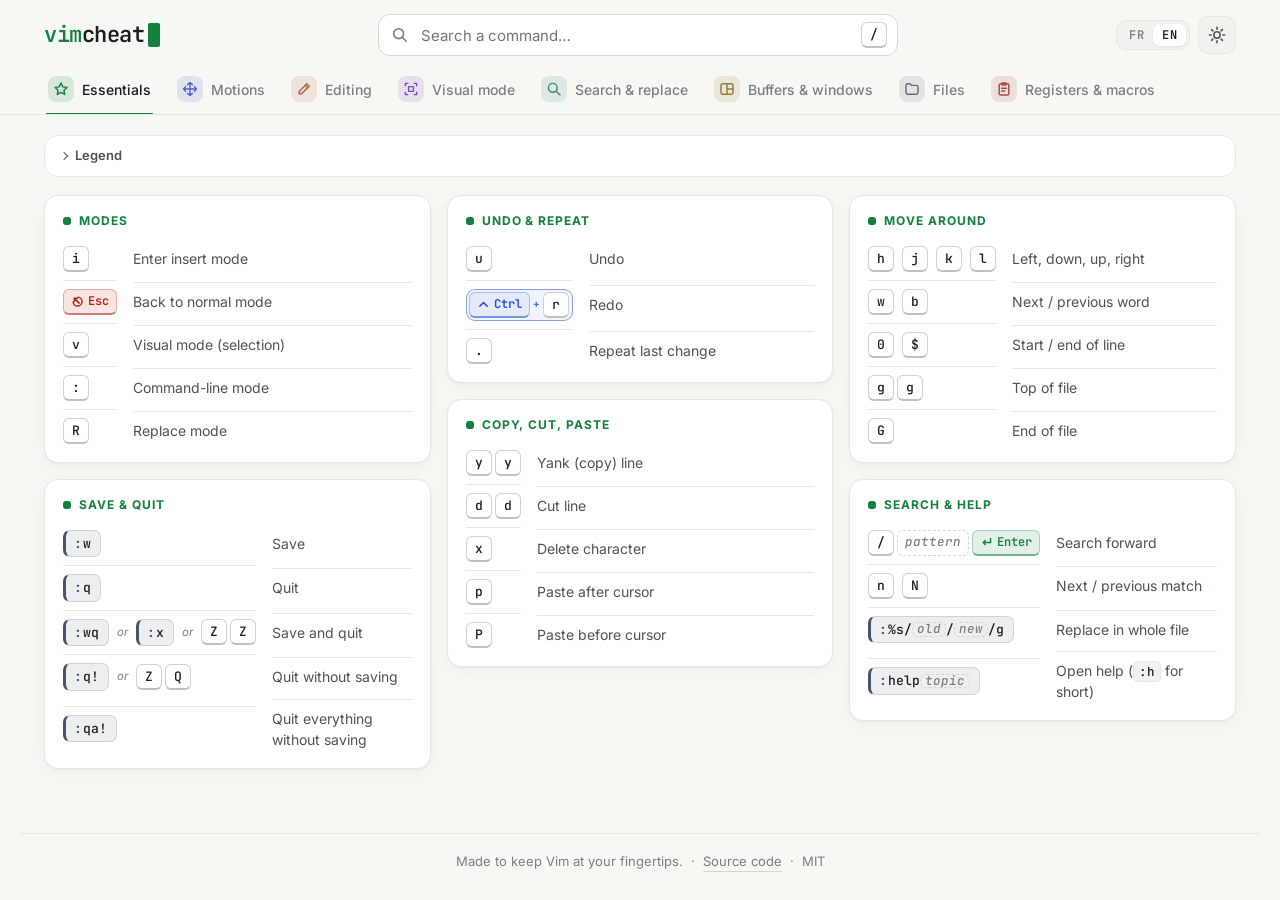
==== public/index.html @ 4be1e9f0 "Initial vimcheat: bilingual Vim cheat sheet Static page (HTML/CSS/JS, no build) with tabs per operat" ====
<!doctype html>
<html lang="fr">
<head>
  <meta charset="utf-8">
  <meta name="viewport" content="width=device-width, initial-scale=1">
  <title>vimcheat — Vim cheat sheet</title>
  <meta name="description" content="Aide-mémoire Vim lisible et bilingue (FR/EN) : déplacements, édition, mode visuel, recherche, buffers, fichiers, registres et macros.">
  <meta name="theme-color" content="#f7f7f4" media="(prefers-color-scheme: light)">
  <meta name="theme-color" content="#121413" media="(prefers-color-scheme: dark)">
  <link rel="icon" href="favicon.svg" type="image/svg+xml">
  <link rel="preconnect" href="https://fonts.googleapis.com">
  <link rel="preconnect" href="https://fonts.gstatic.com" crossorigin>
  <link rel="stylesheet" href="https://fonts.googleapis.com/css2?family=Inter:wght@400;500;600;700&family=JetBrains+Mono:wght@400;500;600&display=swap">
  <link rel="stylesheet" href="style.css">
  <script>
    // Apply saved theme before first paint to avoid a flash.
    try {
      var t = localStorage.getItem("vimcheat.theme");
      if (t === "light" || t === "dark") document.documentElement.dataset.theme = t;
    } catch (e) {}
  </script>
</head>
<body>
  <a class="skip" href="#main" data-i18n="skip">Aller au contenu</a>

  <header class="top">
    <div class="top-inner">
      <a class="logo" href="#essentials" aria-label="vimcheat">
        <span class="logo-vim">vim</span><span class="logo-cheat">cheat</span><span class="logo-cursor" aria-hidden="true"></span>
      </a>

      <label class="search">
        <svg class="search-icon" viewBox="0 0 20 20" aria-hidden="true"><circle cx="8.5" cy="8.5" r="5.5"/><path d="M13 13l4 4"/></svg>
        <input id="q" type="search" autocomplete="off" spellcheck="false" placeholder="Rechercher une commande…">
        <kbd class="k search-kbd" aria-hidden="true">/</kbd>
      </label>

      <div class="controls">
        <div class="lang" role="group" aria-label="Langue" id="lang">
          <button type="button" data-lang="fr">FR</button>
          <button type="button" data-lang="en">EN</button>
        </div>
        <button type="button" class="icon-btn" id="theme" aria-label="Changer de thème">
          <svg class="i-sun" viewBox="0 0 20 20" aria-hidden="true"><circle cx="10" cy="10" r="3.5"/><path d="M10 1.5v2M10 16.5v2M1.5 10h2M16.5 10h2M4 4l1.4 1.4M14.6 14.6L16 16M4 16l1.4-1.4M14.6 5.4L16 4"/></svg>
          <svg class="i-moon" viewBox="0 0 20 20" aria-hidden="true"><path d="M16.5 12.5A7 7 0 0 1 7.5 3.5a7 7 0 1 0 9 9z"/></svg>
        </button>
      </div>
    </div>

    <nav class="tabs-wrap">
      <div class="tabs" role="tablist" id="tabs"></div>
    </nav>
  </header>

  <main id="main">
    <details class="legend" id="legend">
      <summary><span data-i18n="legend">Légende</span></summary>
      <div class="legend-body" id="legend-body"></div>
    </details>

    <div id="results" class="results" hidden aria-live="polite"></div>
    <div id="panels"></div>
  </main>

  <footer class="foot">
    <span data-i18n="footer"></span>
    <span class="dot">·</span>
    <a href="https://github.com/get-code-ch/vimcheat" data-i18n="source">Code source</a>
    <span class="dot">·</span>
    <span>MIT</span>
  </footer>

  <script src="data.js"></script>
  <script src="app.js"></script>
</body>
</html>
---- public/style.css ----
/* ───────────────────────── Tokens ───────────────────────── */
:root {
  color-scheme: light;
  --bg: #f7f7f4;
  --surface: #ffffff;
  --surface-2: #f1f2ee;
  --line: #e6e7e1;
  --line-strong: #d6d8d0;
  --text: #1b1f1c;
  --text-2: #4d544f;
  --muted: #7a817c;
  --kbd-bg: #ffffff;
  --kbd-border: #cfd2ca;
  --kbd-shadow: #bfc3b9;
  --mark: #fff1a8;
  --shadow: 0 1px 2px rgb(20 30 20 / .04), 0 4px 16px rgb(20 30 20 / .04);

  /* key families */
  --accent: #13803f;
  --esc: #b42318;
  --ctrl: #1d4ed8;
  --shift: #6d28d9;
  --alt: #b54708;
  --enter: #15803d;
  --white: #0f766e;
  --leader: #946200;
  --ex: #475569;

  --mono: "JetBrains Mono", ui-monospace, SFMono-Regular, Menlo, Consolas, monospace;
  --sans: Inter, ui-sans-serif, system-ui, -apple-system, "Segoe UI", Roboto, sans-serif;
  --radius: 14px;
}

@media (prefers-color-scheme: dark) {
  :root:not([data-theme="light"]) {
    color-scheme: dark;
    --bg: #121413;
    --surface: #1a1d1b;
    --surface-2: #212522;
    --line: #2a2f2b;
    --line-strong: #363c38;
    --text: #e8ebe8;
    --text-2: #b4bbb6;
    --muted: #858c87;
    --kbd-bg: #242825;
    --kbd-border: #3a403c;
    --kbd-shadow: #0b0d0c;
    --mark: #5c4d0a;
    --shadow: none;
    --accent: #4ade80;
    --esc: #ff8a7a;
    --ctrl: #8ab4ff;
    --shift: #c4a7ff;
    --alt: #ffb27a;
    --enter: #6ee7a0;
    --white: #5eead4;
    --leader: #fcd34d;
    --ex: #a8b6c8;
  }
}
:root[data-theme="dark"] {
  color-scheme: dark;
  --bg: #121413;
  --surface: #1a1d1b;
  --surface-2: #212522;
  --line: #2a2f2b;
  --line-strong: #363c38;
  --text: #e8ebe8;
  --text-2: #b4bbb6;
  --muted: #858c87;
  --kbd-bg: #242825;
  --kbd-border: #3a403c;
  --kbd-shadow: #0b0d0c;
  --mark: #5c4d0a;
  --shadow: none;
  --accent: #4ade80;
  --esc: #ff8a7a;
  --ctrl: #8ab4ff;
  --shift: #c4a7ff;
  --alt: #ffb27a;
  --enter: #6ee7a0;
  --white: #5eead4;
  --leader: #fcd34d;
  --ex: #a8b6c8;
}

.c-accent { --k: var(--accent); }
.c-esc    { --k: var(--esc); }
.c-ctrl   { --k: var(--ctrl); }
.c-shift  { --k: var(--shift); }
.c-alt    { --k: var(--alt); }
.c-enter  { --k: var(--enter); }
.c-white  { --k: var(--white); }
.c-leader { --k: var(--leader); }
.c-ex     { --k: var(--ex); }

/* ───────────────────────── Base ───────────────────────── */
*, *::before, *::after { box-sizing: border-box; }
html { -webkit-text-size-adjust: 100%; }
body {
  margin: 0;
  background: var(--bg);
  color: var(--text);
  font: 15px/1.5 var(--sans);
  -webkit-font-smoothing: antialiased;
  min-height: 100vh;
  display: flex;
  flex-direction: column;
}
a { color: inherit; }
button { font: inherit; color: inherit; }
svg { display: block; }
:focus-visible { outline: 2px solid var(--accent); outline-offset: 2px; border-radius: 6px; }

.skip {
  position: absolute; left: 16px; top: -48px; z-index: 50;
  background: var(--surface); padding: 8px 12px; border-radius: 8px; border: 1px solid var(--line);
}
.skip:focus { top: 12px; }

/* ───────────────────────── Header ───────────────────────── */
.top {
  position: sticky; top: 0; z-index: 10;
  background: color-mix(in srgb, var(--bg) 88%, transparent);
  backdrop-filter: saturate(1.4) blur(12px);
  -webkit-backdrop-filter: saturate(1.4) blur(12px);
  border-bottom: 1px solid var(--line);
}
.top-inner {
  max-width: 1240px; margin: 0 auto; padding: 14px 24px 10px;
  display: flex; align-items: center; gap: 20px;
}
.logo {
  font: 600 22px/1 var(--mono); text-decoration: none; letter-spacing: -.02em;
  display: inline-flex; align-items: center; flex: none;
}
.logo-vim { color: var(--accent); }
.logo-cursor {
  width: .55em; height: 1.05em; margin-left: 3px; background: var(--accent);
  border-radius: 2px; animation: blink 1.1s steps(1) infinite;
}
@keyframes blink { 50% { opacity: 0; } }
@media (prefers-reduced-motion: reduce) { .logo-cursor { animation: none; } }

.search {
  flex: 1; max-width: 520px; margin: 0 auto;
  display: flex; align-items: center; gap: 10px;
  background: var(--surface); border: 1px solid var(--line-strong); border-radius: 12px;
  padding: 0 10px 0 12px; height: 42px;
  transition: border-color .15s, box-shadow .15s;
}
.search:focus-within {
  border-color: var(--accent);
  box-shadow: 0 0 0 3px color-mix(in srgb, var(--accent) 18%, transparent);
}
.search-icon { width: 18px; height: 18px; fill: none; stroke: var(--muted); stroke-width: 1.8; stroke-linecap: round; flex: none; }
.search input {
  flex: 1; min-width: 0; border: 0; outline: 0; background: transparent; color: var(--text);
  font: 15px var(--sans); height: 100%;
}
.search input::-webkit-search-cancel-button { filter: grayscale(1); }
.search:focus-within .search-kbd { opacity: 0; }
.search-kbd { transition: opacity .15s; }

.controls { display: flex; align-items: center; gap: 8px; flex: none; }
.lang {
  display: inline-flex; background: var(--surface-2); border: 1px solid var(--line); border-radius: 10px; padding: 3px;
}
.lang button {
  border: 0; background: transparent; padding: 5px 9px; border-radius: 7px; cursor: pointer;
  font: 600 12px/1 var(--mono); color: var(--muted); letter-spacing: .04em;
}
.lang button[aria-pressed="true"] { background: var(--surface); color: var(--text); box-shadow: 0 1px 2px rgb(0 0 0 / .08); }
.icon-btn {
  width: 38px; height: 38px; display: grid; place-items: center; cursor: pointer;
  background: var(--surface-2); border: 1px solid var(--line); border-radius: 10px;
}
.icon-btn svg { width: 18px; height: 18px; fill: none; stroke: var(--text-2); stroke-width: 1.7; stroke-linecap: round; stroke-linejoin: round; }
.icon-btn:hover svg { stroke: var(--text); }
.i-moon { display: none !important; }
:root[data-theme="dark"] .i-sun { display: none !important; }
:root[data-theme="dark"] .i-moon { display: block !important; }
@media (prefers-color-scheme: dark) {
  :root:not([data-theme="light"]) .i-sun { display: none !important; }
  :root:not([data-theme="light"]) .i-moon { display: block !important; }
}

/* Tabs */
.tabs-wrap { max-width: 1240px; margin: 0 auto; padding: 0 16px; }
.tabs {
  display: flex; gap: 2px; overflow-x: auto; scrollbar-width: none;
  scroll-snap-type: x proximity;
}
.tabs::-webkit-scrollbar { display: none; }
.tab {
  flex: none; scroll-snap-align: start;
  display: inline-flex; align-items: center; gap: 8px;
  padding: 10px 12px 12px; border: 0; background: none; cursor: pointer;
  color: var(--muted); font-weight: 500; font-size: 14px; white-space: nowrap;
  position: relative; border-radius: 8px 8px 0 0;
}
.tab:hover { color: var(--text); }
.tab::after {
  content: ""; position: absolute; left: 10px; right: 10px; bottom: -1px; height: 2.5px;
  border-radius: 2px; background: var(--k); transform: scaleX(0); transition: transform .2s ease;
}
.tab[aria-selected="true"] { color: var(--text); }
.tab[aria-selected="true"]::after { transform: scaleX(1); }
.tab-icon {
  width: 26px; height: 26px; border-radius: 8px; display: grid; place-items: center;
  background: color-mix(in srgb, var(--k) 14%, transparent);
  color: var(--k);
}
.tab-icon svg { width: 16px; height: 16px; fill: none; stroke: currentColor; stroke-width: 1.8; stroke-linecap: round; stroke-linejoin: round; }
.tab:not([aria-selected="true"]) .tab-icon { filter: saturate(.75); opacity: .85; }
.results-active .tab::after { transform: scaleX(0); }
.results-active .tab { color: var(--muted); }

/* ───────────────────────── Main ───────────────────────── */
main { flex: 1; width: 100%; max-width: 1240px; margin: 0 auto; padding: 20px 24px 48px; }

.legend {
  margin-bottom: 18px; border: 1px solid var(--line); border-radius: var(--radius);
  background: var(--surface);
}
.legend summary {
  cursor: pointer; list-style: none; padding: 10px 16px; font-size: 13px; font-weight: 600; color: var(--text-2);
  display: flex; align-items: center; gap: 8px;
}
.legend summary::-webkit-details-marker { display: none; }
.legend summary::before {
  content: ""; width: 6px; height: 6px; border-right: 1.8px solid currentColor; border-bottom: 1.8px solid currentColor;
  transform: rotate(-45deg); transition: transform .15s;
}
.legend[open] summary::before { transform: rotate(45deg); }
.legend-body {
  padding: 4px 16px 16px; display: grid; gap: 10px 28px;
  grid-template-columns: repeat(auto-fill, minmax(min(100%, 300px), 1fr));
}
.legend-item { display: flex; align-items: center; gap: 12px; font-size: 13.5px; color: var(--text-2); }
.legend-item .keys { flex: none; }
.legend-note { grid-column: 1 / -1; font-size: 13px; color: var(--muted); margin: 0; }

.panel-title { display: none; }
/* Masonry-like flow: cards fill columns top to bottom, no gaps. */
.grid { column-width: 340px; column-gap: 16px; }
.card {
  background: var(--surface); border: 1px solid var(--line); border-radius: var(--radius);
  padding: 16px 18px 10px; box-shadow: var(--shadow);
  break-inside: avoid; margin-bottom: 16px; display: block;
}
.card h3 {
  margin: 0 0 8px; font-size: 12px; font-weight: 700; letter-spacing: .08em; text-transform: uppercase;
  color: var(--k); display: flex; align-items: center; gap: 8px;
}
.card h3::before { content: ""; width: 8px; height: 8px; border-radius: 3px; background: var(--k); }
.rows { display: grid; grid-template-columns: fit-content(58%) 1fr; column-gap: 16px; }
.rows > .keys, .rows > .desc { padding: 8px 0; border-top: 1px solid var(--line); }
.rows > :nth-child(-n + 2) { border-top: 0; }
.desc { color: var(--text-2); font-size: 14px; align-self: center; }
.desc code {
  font: 500 12.5px var(--mono); background: var(--surface-2); border: 1px solid var(--line);
  padding: 1px 5px; border-radius: 5px; color: var(--text);
}
mark { background: var(--mark); color: inherit; border-radius: 3px; padding: 0 1px; }

/* ───────────────────────── Keys ───────────────────────── */
.keys { display: flex; flex-wrap: wrap; align-items: center; gap: 6px 8px; align-self: center; }
.seq { display: inline-flex; align-items: center; gap: 3px; flex-wrap: wrap; }
.or { font-size: 11.5px; color: var(--muted); font-style: italic; }

.k {
  display: inline-flex; align-items: center; justify-content: center; gap: 4px;
  min-width: 26px; height: 26px; padding: 0 7px;
  font: 500 13px/1 var(--mono); color: var(--text);
  background: var(--kbd-bg);
  border: 1px solid var(--kbd-border);
  border-bottom-width: 2px; border-bottom-color: var(--kbd-shadow);
  border-radius: 6px; white-space: nowrap;
}
.k svg { width: 13px; height: 13px; fill: none; stroke: currentColor; stroke-width: 1.8; stroke-linecap: round; stroke-linejoin: round; flex: none; }
.k svg.fill { fill: currentColor; stroke: none; }
.k.tint {
  color: var(--k); font-weight: 600; font-size: 12px;
  background: color-mix(in srgb, var(--k) 12%, var(--kbd-bg));
  border-color: color-mix(in srgb, var(--k) 38%, var(--kbd-bg));
  border-bottom-color: color-mix(in srgb, var(--k) 60%, var(--kbd-bg));
}

.chord {
  display: inline-flex; align-items: center; gap: 3px; padding: 2px 3px 2px 2px;
  border: 1.5px solid color-mix(in srgb, var(--k) 50%, transparent);
  background: color-mix(in srgb, var(--k) 6%, transparent);
  border-radius: 9px;
}
.plus { font: 600 11px/1 var(--mono); color: var(--k); opacity: .8; }

.ph {
  display: inline-flex; align-items: center; height: 26px; padding: 0 7px;
  font: italic 500 12.5px/1 var(--mono); color: var(--muted);
  border: 1.5px dashed var(--line-strong); border-radius: 6px; white-space: nowrap;
}
.ex .ph, .code .ph { height: auto; padding: 0 4px; border-width: 1px; }

.ex, .code {
  display: inline-flex; align-items: center; flex-wrap: wrap; gap: 0;
  font: 500 13px/1.35 var(--mono); color: var(--text);
  padding: 4px 9px 4px 8px; border-radius: 7px; word-break: break-all;
}
.ex {
  background: color-mix(in srgb, var(--k) 10%, var(--kbd-bg));
  border: 1px solid color-mix(in srgb, var(--k) 26%, var(--kbd-bg));
  border-left: 3px solid var(--k);
}
.ex-colon { color: var(--k); font-weight: 700; margin-right: 1px; }
.code {
  background: var(--surface-2); border: 1px solid var(--line); white-space: pre;
}

/* ───────────────────────── Search results ───────────────────────── */
.results-head { display: flex; align-items: baseline; gap: 12px; margin: 0 0 14px; color: var(--muted); font-size: 13px; }
.results-group { margin-bottom: 26px; }
.results-group h2 {
  font-size: 14px; font-weight: 600; margin: 0 0 10px; display: flex; align-items: center; gap: 8px; color: var(--text);
}
.results-group h2 .tab-icon { width: 24px; height: 24px; }
.empty {
  text-align: center; padding: 56px 16px; color: var(--muted);
  border: 1.5px dashed var(--line-strong); border-radius: var(--radius);
}

/* ───────────────────────── Footer ───────────────────────── */
.foot {
  max-width: 1240px; width: 100%; margin: 0 auto; padding: 18px 24px 28px;
  color: var(--muted); font-size: 13px; display: flex; flex-wrap: wrap; gap: 8px; justify-content: center;
  border-top: 1px solid var(--line);
}
.foot a { text-decoration: none; border-bottom: 1px solid var(--line-strong); }
.foot a:hover { color: var(--text); }

/* ───────────────────────── Responsive ───────────────────────── */
@media (max-width: 720px) {
  .top-inner { flex-wrap: wrap; padding: 12px 16px 8px; gap: 10px 12px; }
  .search { order: 3; flex-basis: 100%; max-width: none; height: 40px; }
  .search-kbd { display: none; }
  .controls { margin-left: auto; }
  .tabs-wrap { padding: 0 8px; }
  .tab { padding: 8px 10px 10px; }
  main { padding: 16px 16px 40px; }
  .card { padding: 14px 14px 8px; }
  .rows { grid-template-columns: fit-content(52%) 1fr; column-gap: 12px; }
  .foot { padding: 16px; }
}

/* ───────────────────────── Print ───────────────────────── */
@media print {
  :root, :root[data-theme="dark"] {
    color-scheme: light;
    --bg: #fff; --surface: #fff; --surface-2: #f3f4f1; --line: #dfe1db; --line-strong: #c9ccc4;
    --text: #111; --text-2: #333; --muted: #666; --kbd-bg: #fff; --kbd-border: #bbb; --kbd-shadow: #999;
    --accent: #13803f; --esc: #b42318; --ctrl: #1d4ed8; --shift: #6d28d9; --alt: #b54708;
    --enter: #15803d; --white: #0f766e; --leader: #946200; --ex: #475569; --shadow: none;
  }
  @page { margin: 12mm; }
  * { -webkit-print-color-adjust: exact; print-color-adjust: exact; }
  body { font-size: 10.5px; display: block; }
  .top, .legend, .results, .foot, .skip { display: none !important; }
  main { padding: 0; max-width: none; }
  #panels { display: block !important; }
  .panel { display: block !important; break-before: page; }
  .panel:first-child { break-before: auto; }
  .panel-title {
    display: flex; align-items: center; gap: 8px; font-size: 16px; margin: 0 0 10px; color: var(--k);
  }
  .grid { column-count: 2; column-width: auto; column-gap: 8px; }
  .card { padding: 8px 10px 4px; border-radius: 8px; margin-bottom: 8px; }
  .card h3 { font-size: 9.5px; margin-bottom: 4px; }
  .rows > .keys, .rows > .desc { padding: 4px 0; }
  .desc { font-size: 10.5px; }
  .k, .ph { height: 19px; min-width: 19px; font-size: 10px; padding: 0 5px; }
  .k.tint { font-size: 9.5px; }
  .ex, .code { font-size: 10px; padding: 2px 6px; }
  .tab-icon { width: 22px; height: 22px; }
}
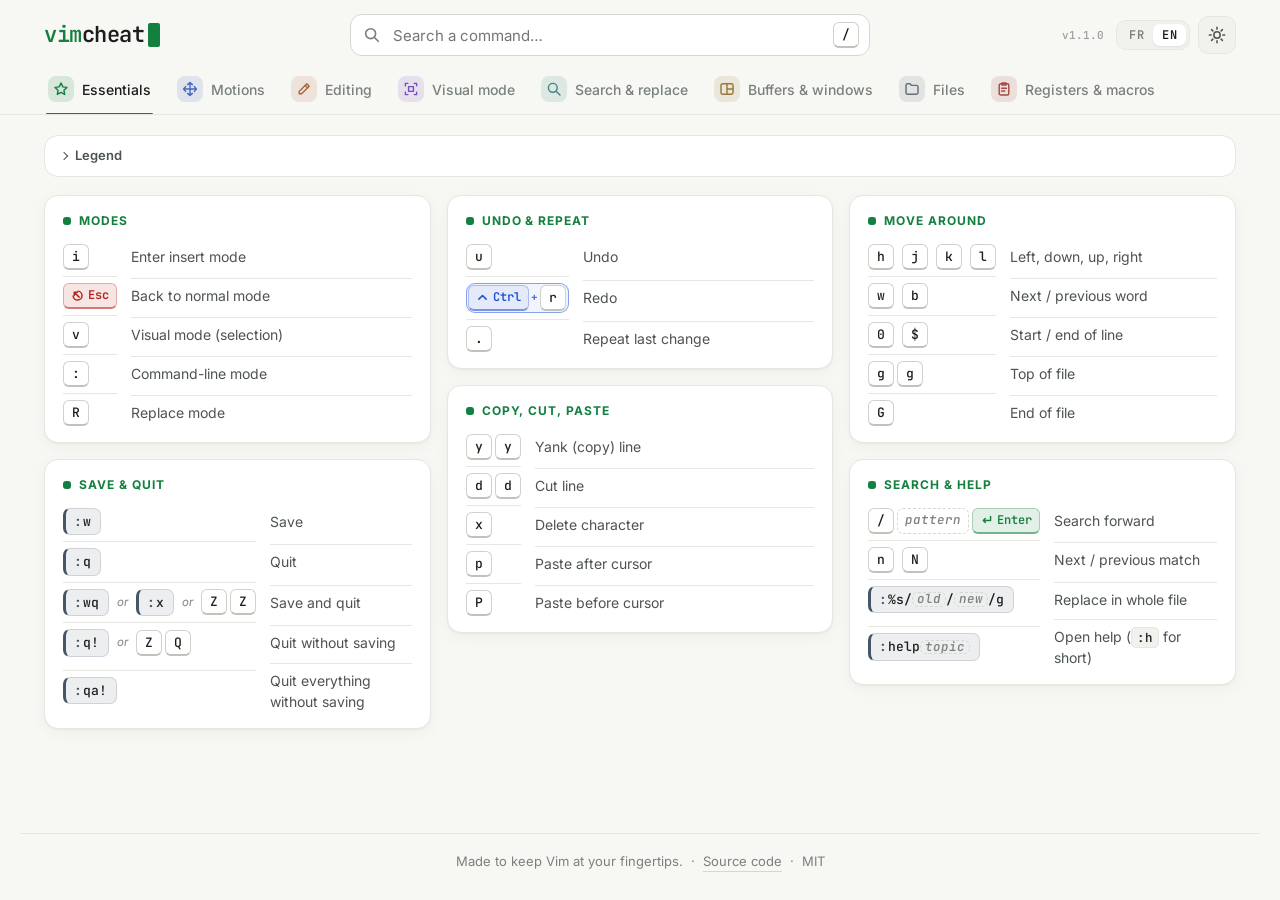
==== commit ed9545f4: "Compact key layout and show version (v1.1.0) - New '[abc]' notation (one of these keys), also inside" ====
--- a/public/index.html
+++ b/public/index.html
@@ -36,6 +36,7 @@
       </label>
 
       <div class="controls">
+        <a class="version" id="version" href="https://github.com/get-code-ch/vimcheat/commits/main" title="Version"></a>
         <div class="lang" role="group" aria-label="Langue" id="lang">
           <button type="button" data-lang="fr">FR</button>
           <button type="button" data-lang="en">EN</button>
--- a/public/style.css
+++ b/public/style.css
@@ -163,6 +163,11 @@
 .search-kbd { transition: opacity .15s; }
 
 .controls { display: flex; align-items: center; gap: 8px; flex: none; }
+.version {
+  font: 500 11px/1 var(--mono); color: var(--muted); text-decoration: none; opacity: .75;
+  padding: 4px 2px; margin-right: 2px;
+}
+.version:hover { opacity: 1; color: var(--text-2); }
 .lang {
   display: inline-flex; background: var(--surface-2); border: 1px solid var(--line); border-radius: 10px; padding: 3px;
 }
@@ -238,7 +243,8 @@
   grid-template-columns: repeat(auto-fill, minmax(min(100%, 300px), 1fr));
 }
 .legend-item { display: flex; align-items: center; gap: 12px; font-size: 13.5px; color: var(--text-2); }
-.legend-item .keys { flex: none; }
+.legend-item .keys { flex: 0 1 auto; }
+.legend-item > span { min-width: 9em; flex: 1; }
 .legend-note { grid-column: 1 / -1; font-size: 13px; color: var(--muted); margin: 0; }
 
 .panel-title { display: none; }
@@ -254,8 +260,8 @@
   color: var(--k); display: flex; align-items: center; gap: 8px;
 }
 .card h3::before { content: ""; width: 8px; height: 8px; border-radius: 3px; background: var(--k); }
-.rows { display: grid; grid-template-columns: fit-content(58%) 1fr; column-gap: 16px; }
-.rows > .keys, .rows > .desc { padding: 8px 0; border-top: 1px solid var(--line); }
+.rows { display: grid; grid-template-columns: fit-content(62%) 1fr; column-gap: 14px; }
+.rows > .keys, .rows > .desc { padding: 6px 0; border-top: 1px solid var(--line); }
 .rows > :nth-child(-n + 2) { border-top: 0; }
 .desc { color: var(--text-2); font-size: 14px; align-self: center; }
 .desc code {
@@ -287,8 +293,15 @@
   border-bottom-color: color-mix(in srgb, var(--k) 60%, var(--kbd-bg));
 }
 
+/* "[hjkl]": one of these keys, grouped on a soft pill */
+.choice {
+  display: inline-flex; align-items: center; gap: 2px; padding: 2px;
+  background: var(--surface-2); border: 1px dashed var(--line-strong); border-radius: 8px;
+}
+.choice .k { min-width: 22px; padding: 0 5px; }
+
 .chord {
-  display: inline-flex; align-items: center; gap: 3px; padding: 2px 3px 2px 2px;
+  display: inline-flex; align-items: center; gap: 2px; padding: 1px 2px 1px 1px;
   border: 1.5px solid color-mix(in srgb, var(--k) 50%, transparent);
   background: color-mix(in srgb, var(--k) 6%, transparent);
   border-radius: 9px;
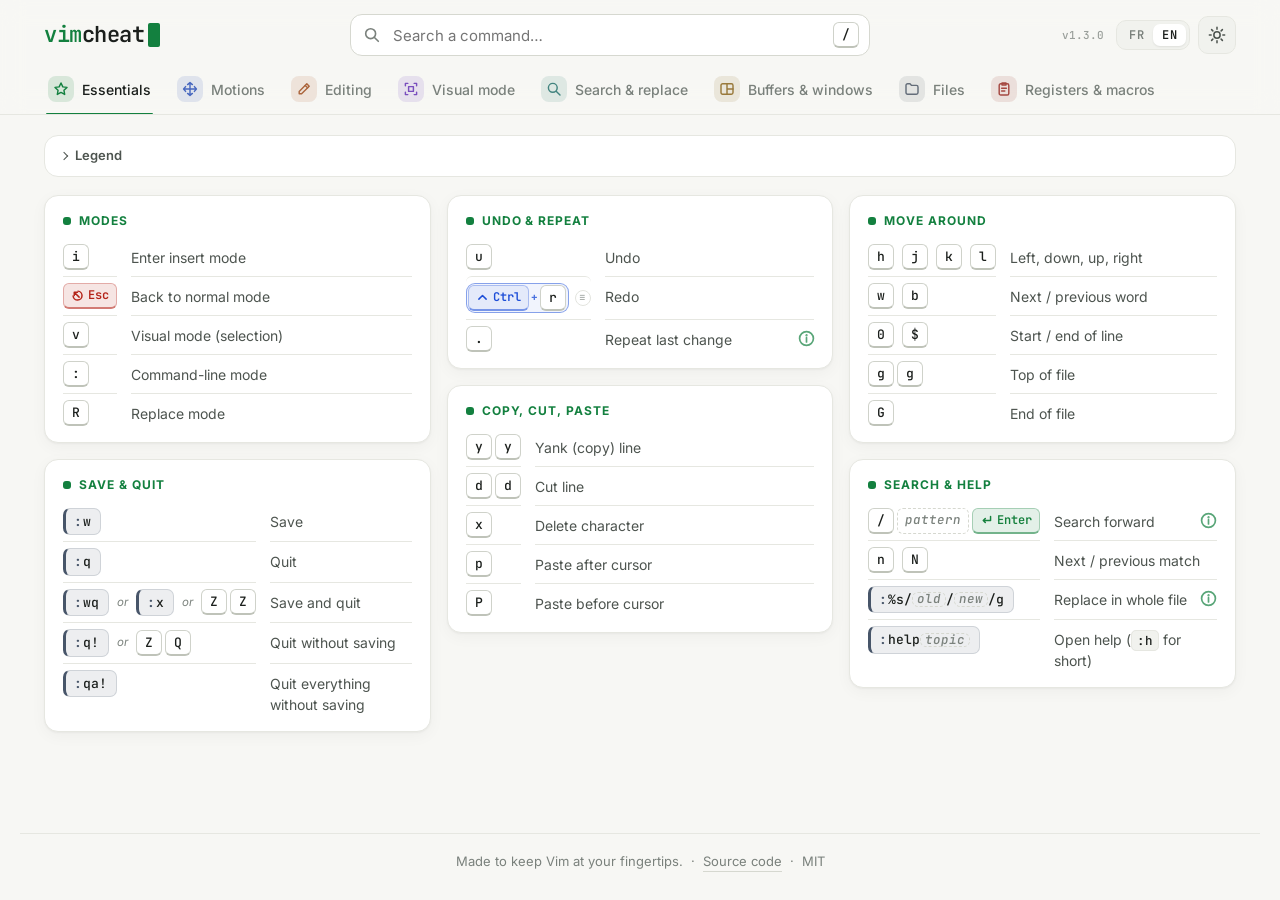
==== commit c784989e: "Add detailed explanations for complex commands (v1.3.0) - New public/info.js: FR/EN explanations, ex" ====
--- a/public/index.html
+++ b/public/index.html
@@ -63,6 +63,10 @@
     <div id="panels"></div>
   </main>
 
+  <dialog id="info" class="info" aria-labelledby="info-title">
+    <div class="info-inner" id="info-inner"></div>
+  </dialog>
+
   <footer class="foot">
     <span data-i18n="footer"></span>
     <span class="dot">·</span>
@@ -72,6 +76,7 @@
   </footer>
 
   <script src="data.js"></script>
+  <script src="info.js"></script>
   <script src="app.js"></script>
 </body>
 </html>
--- a/public/style.css
+++ b/public/style.css
@@ -263,7 +263,11 @@
 .rows { display: grid; grid-template-columns: fit-content(62%) 1fr; column-gap: 14px; }
 .rows > .keys, .rows > .desc { padding: 6px 0; border-top: 1px solid var(--line); }
 .rows > :nth-child(-n + 2) { border-top: 0; }
-.desc { color: var(--text-2); font-size: 14px; align-self: center; }
+.desc { color: var(--text-2); font-size: 14px; }
+/* Both cells stretch to the row height so their separators line up; content is top-aligned,
+   and the description is nudged down to sit on the middle of the first line of keys. */
+.rows > .keys { align-self: stretch; align-content: flex-start; }
+.rows > .desc { align-self: stretch; padding-top: 9px; }
 .desc code {
   font: 500 12.5px var(--mono); background: var(--surface-2); border: 1px solid var(--line);
   padding: 1px 5px; border-radius: 5px; color: var(--text);
@@ -271,7 +275,7 @@
 mark { background: var(--mark); color: inherit; border-radius: 3px; padding: 0 1px; }
 
 /* ───────────────────────── Keys ───────────────────────── */
-.keys { display: flex; flex-wrap: wrap; align-items: center; gap: 6px 8px; align-self: center; }
+.keys { display: flex; flex-wrap: wrap; align-items: center; gap: 6px 8px; position: relative; }
 .seq { display: inline-flex; align-items: center; gap: 3px; flex-wrap: wrap; }
 .or { font-size: 11.5px; color: var(--muted); font-style: italic; }
 
@@ -292,6 +296,82 @@
   border-color: color-mix(in srgb, var(--k) 38%, var(--kbd-bg));
   border-bottom-color: color-mix(in srgb, var(--k) 60%, var(--kbd-bg));
 }
+
+/* Info button (detailed explanation) */
+.desc.has-info { display: flex; align-items: flex-start; gap: 8px; }
+.desc.has-info > span { flex: 1; }
+.info-btn {
+  flex: none; width: 24px; height: 24px; margin: -2px -4px 0 0; padding: 0;
+  display: grid; place-items: center; cursor: pointer;
+  border: 0; border-radius: 50%; background: transparent; color: var(--k, var(--accent));
+  opacity: .7; transition: opacity .12s, background .12s;
+}
+.info-btn svg { width: 17px; height: 17px; fill: none; stroke: currentColor; stroke-width: 1.6; stroke-linecap: round; }
+.info-btn .f-dot { fill: currentColor; stroke-width: 1.4; }
+.info-btn:hover, .info-btn:focus-visible { opacity: 1; background: color-mix(in srgb, var(--k, var(--accent)) 14%, transparent); }
+
+/* Detail dialog */
+.info {
+  width: min(640px, calc(100% - 32px)); max-height: min(85vh, 760px);
+  padding: 0; border: 1px solid var(--line-strong); border-radius: 18px;
+  background: var(--surface); color: var(--text);
+  box-shadow: 0 24px 64px rgb(0 0 0 / .25);
+  overflow: hidden;
+}
+.info[open] { display: flex; flex-direction: column; animation: info-in .16s ease-out; }
+.info::backdrop { background: rgb(10 14 12 / .45); backdrop-filter: blur(3px); }
+@keyframes info-in { from { opacity: 0; transform: translateY(8px) scale(.98); } }
+@media (prefers-reduced-motion: reduce) { .info[open] { animation: none; } }
+.info-inner { display: flex; flex-direction: column; min-height: 0; flex: 1; }
+.info-head {
+  display: flex; align-items: flex-start; justify-content: space-between; gap: 16px;
+  padding: 20px 22px 14px; border-bottom: 1px solid var(--line);
+}
+.info-head h2 { margin: 12px 0 0; font-size: 19px; line-height: 1.3; font-weight: 650; letter-spacing: -.01em; }
+.info-close { flex: none; }
+.info-body { padding: 6px 22px 18px; overflow-y: auto; min-height: 0; }
+.info-body p { margin: 12px 0; color: var(--text-2); line-height: 1.6; }
+.info-body p code, .info-body .desc code {
+  font: 500 12.5px var(--mono); background: var(--surface-2); border: 1px solid var(--line);
+  padding: 1px 5px; border-radius: 5px; color: var(--text); white-space: nowrap;
+}
+.info-body h3 {
+  margin: 20px 0 6px; font-size: 12px; font-weight: 700; letter-spacing: .08em; text-transform: uppercase; color: var(--muted);
+}
+.info-body .rows { grid-template-columns: fit-content(55%) 1fr; }
+.info-foot {
+  display: flex; align-items: center; gap: 10px; padding: 12px 22px; font-size: 13px; color: var(--muted);
+  border-top: 1px solid var(--line); background: var(--surface-2);
+}
+@media (max-width: 720px) {
+  .info { width: 100%; max-width: none; max-height: 92vh; margin: auto 0 0; border-radius: 18px 18px 0 0; }
+  .info-head { padding: 16px 16px 12px; }
+  .info-body { padding: 4px 16px 16px; }
+  .info-foot { padding: 10px 16px; }
+}
+
+/* Equivalent-command tooltip */
+.has-tip { cursor: help; border-radius: 6px; }
+.has-tip:focus-visible { outline-offset: 3px; }
+.tip-dot {
+  font: 600 11px/1 var(--mono); color: var(--muted); opacity: .7;
+  width: 16px; height: 16px; display: inline-grid; place-items: center;
+  border-radius: 50%; border: 1px solid var(--line-strong); margin-left: -2px;
+}
+.has-tip:hover .tip-dot, .has-tip:focus .tip-dot { color: var(--accent); border-color: var(--accent); opacity: 1; }
+.tip {
+  position: absolute; left: -6px; bottom: calc(100% + 2px); z-index: 20;
+  display: flex; align-items: center; gap: 8px; flex-wrap: wrap; width: max-content; max-width: 300px;
+  padding: 7px 10px; border-radius: 10px;
+  background: var(--surface); border: 1px solid var(--line-strong);
+  box-shadow: 0 6px 24px rgb(0 0 0 / .14);
+  opacity: 0; visibility: hidden; transform: translateY(4px);
+  transition: opacity .12s, transform .12s, visibility .12s;
+  pointer-events: none;
+}
+.has-tip:hover .tip, .has-tip:focus .tip, .has-tip:focus-within .tip { opacity: 1; visibility: visible; transform: none; }
+.tip-label { font-size: 11px; font-weight: 600; letter-spacing: .06em; text-transform: uppercase; color: var(--muted); }
+.card:has(.has-tip:hover), .card:has(.has-tip:focus) { position: relative; z-index: 2; }
 
 /* "[hjkl]": one of these keys, grouped on a soft pill */
 .choice {
@@ -389,6 +469,8 @@
   .card { padding: 8px 10px 4px; border-radius: 8px; margin-bottom: 8px; }
   .card h3 { font-size: 9.5px; margin-bottom: 4px; }
   .rows > .keys, .rows > .desc { padding: 4px 0; }
+  .rows > .desc { padding-top: 5px; }
+  .tip, .tip-dot, .info-btn, .info { display: none !important; }
   .desc { font-size: 10.5px; }
   .k, .ph { height: 19px; min-width: 19px; font-size: 10px; padding: 0 5px; }
   .k.tint { font-size: 9.5px; }
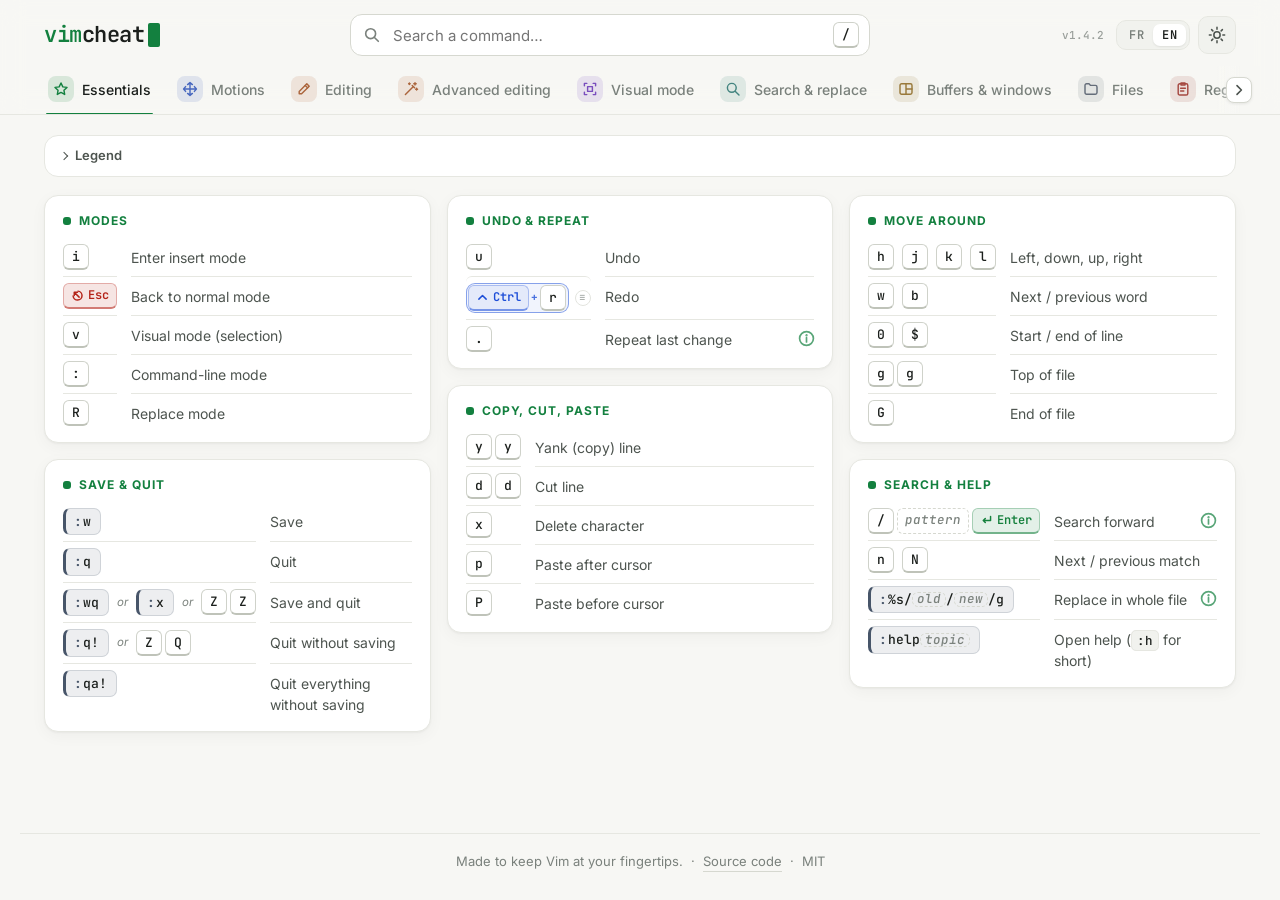
==== commit 4a198603: "Make overflowing tabs scrollable with arrows and wheel (v1.4.2) - Prev/next arrows with edge fades a" ====
--- a/public/index.html
+++ b/public/index.html
@@ -48,8 +48,14 @@
       </div>
     </div>
 
-    <nav class="tabs-wrap">
+    <nav class="tabs-wrap" id="tabs-wrap">
+      <button type="button" class="tabs-arrow prev" data-dir="-1" tabindex="-1" aria-hidden="true">
+        <svg viewBox="0 0 20 20"><path d="M12.5 4.5L7 10l5.5 5.5"/></svg>
+      </button>
       <div class="tabs" role="tablist" id="tabs"></div>
+      <button type="button" class="tabs-arrow next" data-dir="1" tabindex="-1" aria-hidden="true">
+        <svg viewBox="0 0 20 20"><path d="M7.5 4.5L13 10l-5.5 5.5"/></svg>
+      </button>
     </nav>
   </header>
 
--- a/public/style.css
+++ b/public/style.css
@@ -197,6 +197,25 @@
   scroll-snap-type: x proximity;
 }
 .tabs::-webkit-scrollbar { display: none; }
+
+/* Scroll arrows + edge fades, shown only when tabs overflow in that direction */
+.tabs-wrap { position: relative; }
+.tabs-arrow {
+  position: absolute; top: 0; bottom: 1px; z-index: 2; width: 44px;
+  display: flex; align-items: center; border: 0; padding: 0; cursor: pointer;
+  color: var(--text-2); opacity: 0; pointer-events: none; transition: opacity .15s;
+}
+.tabs-arrow.prev { left: 0; justify-content: flex-start; padding-left: 8px;
+  background: linear-gradient(to right, var(--bg) 45%, transparent); }
+.tabs-arrow.next { right: 0; justify-content: flex-end; padding-right: 8px;
+  background: linear-gradient(to left, var(--bg) 45%, transparent); }
+.tabs-arrow svg {
+  width: 26px; height: 26px; padding: 4px; border-radius: 8px; flex: none;
+  fill: none; stroke: currentColor; stroke-width: 2; stroke-linecap: round; stroke-linejoin: round;
+  background: var(--surface); border: 1px solid var(--line-strong); box-shadow: 0 1px 3px rgb(0 0 0 / .08);
+}
+.tabs-arrow:hover { color: var(--text); }
+.tabs-wrap.can-prev .prev, .tabs-wrap.can-next .next { opacity: 1; pointer-events: auto; }
 .tab {
   flex: none; scroll-snap-align: start;
   display: inline-flex; align-items: center; gap: 8px;
@@ -297,6 +316,15 @@
   border-bottom-color: color-mix(in srgb, var(--k) 60%, var(--kbd-bg));
 }
 
+/* "Vim 9.2+" badge for recent commands */
+.since {
+  display: inline-block; vertical-align: 1px; margin-left: 4px; padding: 2px 6px;
+  font: 600 10.5px/1.2 var(--mono); letter-spacing: .02em; white-space: nowrap;
+  color: var(--enter); border-radius: 999px;
+  background: color-mix(in srgb, var(--enter) 12%, transparent);
+  border: 1px solid color-mix(in srgb, var(--enter) 35%, transparent);
+}
+
 /* Info button (detailed explanation) */
 .desc.has-info { display: flex; align-items: flex-start; gap: 8px; }
 .desc.has-info > span { flex: 1; }
@@ -387,6 +415,8 @@
   border-radius: 9px;
 }
 .plus { font: 600 11px/1 var(--mono); color: var(--k); opacity: .8; }
+/* Next key while the modifier stays held (Ctrl+x Ctrl+n) */
+.then { font: 700 13px/1 var(--mono); color: var(--k); opacity: .65; margin: 0 1px; }
 
 .ph {
   display: inline-flex; align-items: center; height: 26px; padding: 0 7px;
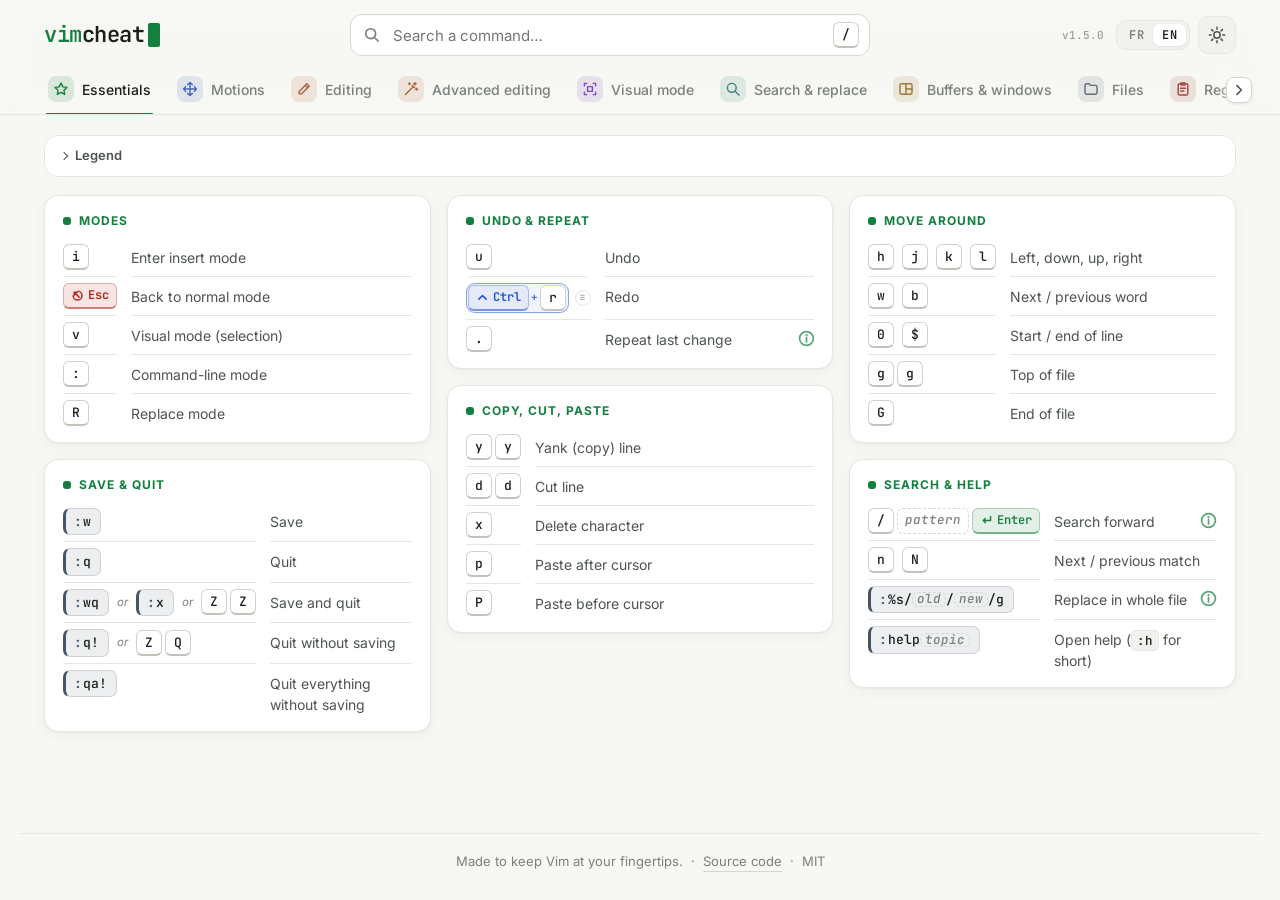
==== commit 1bd8a4c0: "Add optional analytics beacon and support link (v1.5.0) Driven by VIM_DATA.site: Cloudflare Web Anal" ====
--- a/public/index.html
+++ b/public/index.html
@@ -36,6 +36,9 @@
       </label>
 
       <div class="controls">
+        <a class="support-btn" id="support" target="_blank" rel="noopener" hidden>
+          <svg viewBox="0 0 20 20" aria-hidden="true"><path d="M4 7.5h10v4.5a4 4 0 0 1-4 4H8a4 4 0 0 1-4-4z"/><path d="M14 9h1.2a2.3 2.3 0 0 1 0 4.6H14M7 2.5v2.5M10.5 2.5v2.5"/></svg>
+        </a>
         <a class="version" id="version" href="https://github.com/get-code-ch/vimcheat/commits/main" title="Version"></a>
         <div class="lang" role="group" aria-label="Langue" id="lang">
           <button type="button" data-lang="fr">FR</button>
@@ -79,6 +82,8 @@
     <a href="https://github.com/get-code-ch/vimcheat" data-i18n="source">Code source</a>
     <span class="dot">·</span>
     <span>MIT</span>
+    <span class="dot support-foot" hidden>·</span>
+    <a class="support-foot" id="support-foot" target="_blank" rel="noopener" hidden></a>
   </footer>
 
   <script src="data.js"></script>
--- a/public/style.css
+++ b/public/style.css
@@ -163,6 +163,14 @@
 .search-kbd { transition: opacity .15s; }
 
 .controls { display: flex; align-items: center; gap: 8px; flex: none; }
+.support-btn {
+  width: 38px; height: 38px; display: grid; place-items: center; border-radius: 10px;
+  color: var(--alt); background: color-mix(in srgb, var(--alt) 10%, transparent);
+  border: 1px solid color-mix(in srgb, var(--alt) 25%, transparent);
+}
+.support-btn[hidden] { display: none; }
+.support-btn svg { width: 18px; height: 18px; fill: none; stroke: currentColor; stroke-width: 1.7; stroke-linecap: round; stroke-linejoin: round; }
+.support-btn:hover { background: color-mix(in srgb, var(--alt) 18%, transparent); }
 .version {
   font: 500 11px/1 var(--mono); color: var(--muted); text-decoration: none; opacity: .75;
   padding: 4px 2px; margin-right: 2px;
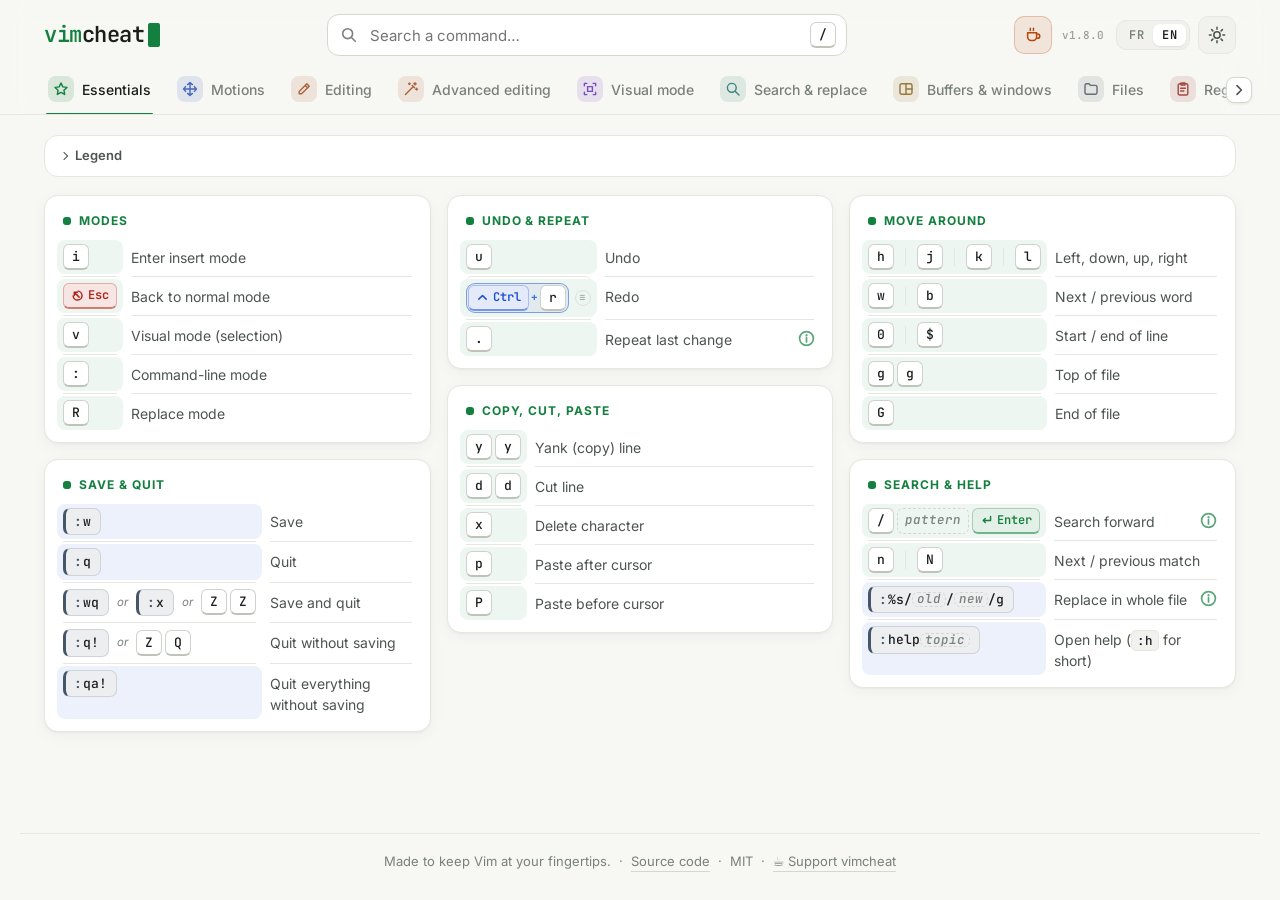
==== commit 8375802e: "SEO: meta/canonical/hreflang, Open Graph image, JSON-LD, robots.txt, sitemap, ?lang=en URLs Co-Autho" ====
--- a/public/index.html
+++ b/public/index.html
@@ -3,8 +3,45 @@
 <head>
   <meta charset="utf-8">
   <meta name="viewport" content="width=device-width, initial-scale=1">
-  <title>vimcheat — Vim cheat sheet</title>
-  <meta name="description" content="Aide-mémoire Vim lisible et bilingue (FR/EN) : déplacements, édition, mode visuel, recherche, buffers, fichiers, registres et macros.">
+  <title>vimcheat — Aide-mémoire Vim (cheat sheet FR/EN)</title>
+  <meta name="description" content="Aide-mémoire Vim clair et bilingue (FR/EN) : modes, déplacements, édition, objets texte, mode visuel, recherche et remplacement, buffers et fenêtres, fichiers, registres et macros. Recherche instantanée et version imprimable.">
+  <meta name="robots" content="index, follow, max-image-preview:large">
+  <link rel="canonical" href="https://vimcheat.claude-db2.workers.dev/">
+  <link rel="alternate" hreflang="fr" href="https://vimcheat.claude-db2.workers.dev/">
+  <link rel="alternate" hreflang="en" href="https://vimcheat.claude-db2.workers.dev/?lang=en">
+  <link rel="alternate" hreflang="x-default" href="https://vimcheat.claude-db2.workers.dev/">
+  <meta name="author" content="get-code">
+
+  <!-- Social previews (Open Graph / Twitter) -->
+  <meta property="og:type" content="website">
+  <meta property="og:site_name" content="vimcheat">
+  <meta property="og:url" content="https://vimcheat.claude-db2.workers.dev/">
+  <meta property="og:title" content="vimcheat — Aide-mémoire Vim">
+  <meta property="og:description" content="Toutes les commandes Vim essentielles, lisibles d'un coup d'œil. Bilingue FR/EN, recherche instantanée, imprimable.">
+  <meta property="og:image" content="https://vimcheat.claude-db2.workers.dev/og.png">
+  <meta property="og:image:width" content="1200">
+  <meta property="og:image:height" content="630">
+  <meta property="og:image:alt" content="vimcheat : aide-mémoire Vim avec touches colorées">
+  <meta property="og:locale" content="fr_FR">
+  <meta property="og:locale:alternate" content="en_US">
+  <meta name="twitter:card" content="summary_large_image">
+
+  <script type="application/ld+json">
+  {
+    "@context": "https://schema.org",
+    "@type": "WebSite",
+    "name": "vimcheat",
+    "alternateName": ["Aide-mémoire Vim", "Vim cheat sheet"],
+    "url": "https://vimcheat.claude-db2.workers.dev/",
+    "description": "Aide-mémoire Vim bilingue (FR/EN) : modes, déplacements, édition, mode visuel, recherche, buffers, fichiers, registres et macros.",
+    "inLanguage": ["fr", "en"],
+    "image": "https://vimcheat.claude-db2.workers.dev/og.png",
+    "license": "https://opensource.org/licenses/MIT",
+    "isAccessibleForFree": true,
+    "about": { "@type": "SoftwareApplication", "name": "Vim", "applicationCategory": "DeveloperApplication", "url": "https://www.vim.org/" },
+    "publisher": { "@type": "Organization", "name": "get-code", "url": "https://github.com/get-code-ch" }
+  }
+  </script>
   <meta name="theme-color" content="#f7f7f4" media="(prefers-color-scheme: light)">
   <meta name="theme-color" content="#121413" media="(prefers-color-scheme: dark)">
   <link rel="icon" href="favicon.svg" type="image/svg+xml">
@@ -63,6 +100,7 @@
   </header>
 
   <main id="main">
+    <h1 class="sr-only" id="page-h1">Aide-mémoire Vim : toutes les commandes essentielles</h1>
     <details class="legend" id="legend">
       <summary><span data-i18n="legend">Légende</span></summary>
       <div class="legend-body" id="legend-body"></div>
@@ -86,6 +124,10 @@
     <a class="support-foot" id="support-foot" target="_blank" rel="noopener" hidden></a>
   </footer>
 
+  <noscript>
+    <p class="noscript">vimcheat est un aide-mémoire Vim interactif : activez JavaScript pour afficher les commandes. / vimcheat is an interactive Vim cheat sheet: enable JavaScript to see the commands.</p>
+  </noscript>
+
   <script src="data.js"></script>
   <script src="info.js"></script>
   <script src="app.js"></script>
--- a/public/style.css
+++ b/public/style.css
@@ -112,6 +112,8 @@
 svg { display: block; }
 :focus-visible { outline: 2px solid var(--accent); outline-offset: 2px; border-radius: 6px; }
 
+.sr-only { position: absolute; width: 1px; height: 1px; overflow: hidden; clip: rect(0 0 0 0); white-space: nowrap; }
+.noscript { max-width: 640px; margin: 24px auto; padding: 0 16px; color: var(--text-2); }
 .skip {
   position: absolute; left: 16px; top: -48px; z-index: 50;
   background: var(--surface); padding: 8px 12px; border-radius: 8px; border: 1px solid var(--line);
@@ -270,7 +272,7 @@
   grid-template-columns: repeat(auto-fill, minmax(min(100%, 300px), 1fr));
 }
 .legend-item { display: flex; align-items: center; gap: 12px; font-size: 13.5px; color: var(--text-2); }
-.legend-item .keys { flex: 0 1 auto; }
+.legend-item .keys { flex: 0 1 auto; margin-left: 6px; }
 .legend-item > span { min-width: 9em; flex: 1; }
 .legend-note { grid-column: 1 / -1; font-size: 13px; color: var(--muted); margin: 0; }
 
@@ -294,6 +296,15 @@
 /* Both cells stretch to the row height so their separators line up; content is top-aligned,
    and the description is nudged down to sit on the middle of the first line of keys. */
 .rows > .keys { align-self: stretch; align-content: flex-start; }
+/* Very light pastel pad behind the keys: green = typed directly, blue = Ex command (: … Enter). */
+.keys.kind-direct, .keys.kind-ex { isolation: isolate; }
+.keys.kind-direct::before, .keys.kind-ex::before {
+  content: ""; position: absolute; z-index: -1; inset: 2px -6px; border-radius: 8px;
+}
+.keys.kind-direct::before { background: color-mix(in srgb, var(--accent) 7%, transparent); }
+.keys.kind-ex::before { background: color-mix(in srgb, var(--ctrl) 8%, transparent); }
+.legend-item:not(.show-kind) .keys::before { display: none; }
+.legend-item .keys::before { inset: -4px -6px; }
 .rows > .desc { align-self: stretch; padding-top: 9px; }
 .desc code {
   font: 500 12.5px var(--mono); background: var(--surface-2); border: 1px solid var(--line);
@@ -305,6 +316,8 @@
 .keys { display: flex; flex-wrap: wrap; align-items: center; gap: 6px 8px; position: relative; }
 .seq { display: inline-flex; align-items: center; gap: 3px; flex-wrap: wrap; }
 .or { font-size: 11.5px; color: var(--muted); font-style: italic; }
+/* Separator between compact alternatives (list mode): a thin vertical bar. */
+.alt-sep { width: 1px; height: 18px; background: var(--line); margin: 0 3px; }
 
 .k {
   display: inline-flex; align-items: center; justify-content: center; gap: 4px;
@@ -375,6 +388,16 @@
   margin: 20px 0 6px; font-size: 12px; font-weight: 700; letter-spacing: .08em; text-transform: uppercase; color: var(--muted);
 }
 .info-body .rows { grid-template-columns: fit-content(55%) 1fr; }
+.info-body strong { color: var(--text); font-weight: 650; }
+/* Before/after demo */
+.demo-start { margin: 4px 0 6px; }
+.info-body code.demo-line {
+  display: inline-block; font: 500 13px/1.5 var(--mono); white-space: pre;
+  background: var(--surface-2); border: 1px solid var(--line); border-radius: 6px; padding: 3px 9px; color: var(--text);
+}
+.demo-line .cur { color: var(--accent); }
+.rows.demo > .desc { display: flex; flex-direction: column; align-items: flex-start; gap: 4px; }
+.demo-note { font-size: 13px; color: var(--muted); }
 .info-foot {
   display: flex; align-items: center; gap: 10px; padding: 12px 22px; font-size: 13px; color: var(--muted);
   border-top: 1px solid var(--line); background: var(--surface-2);
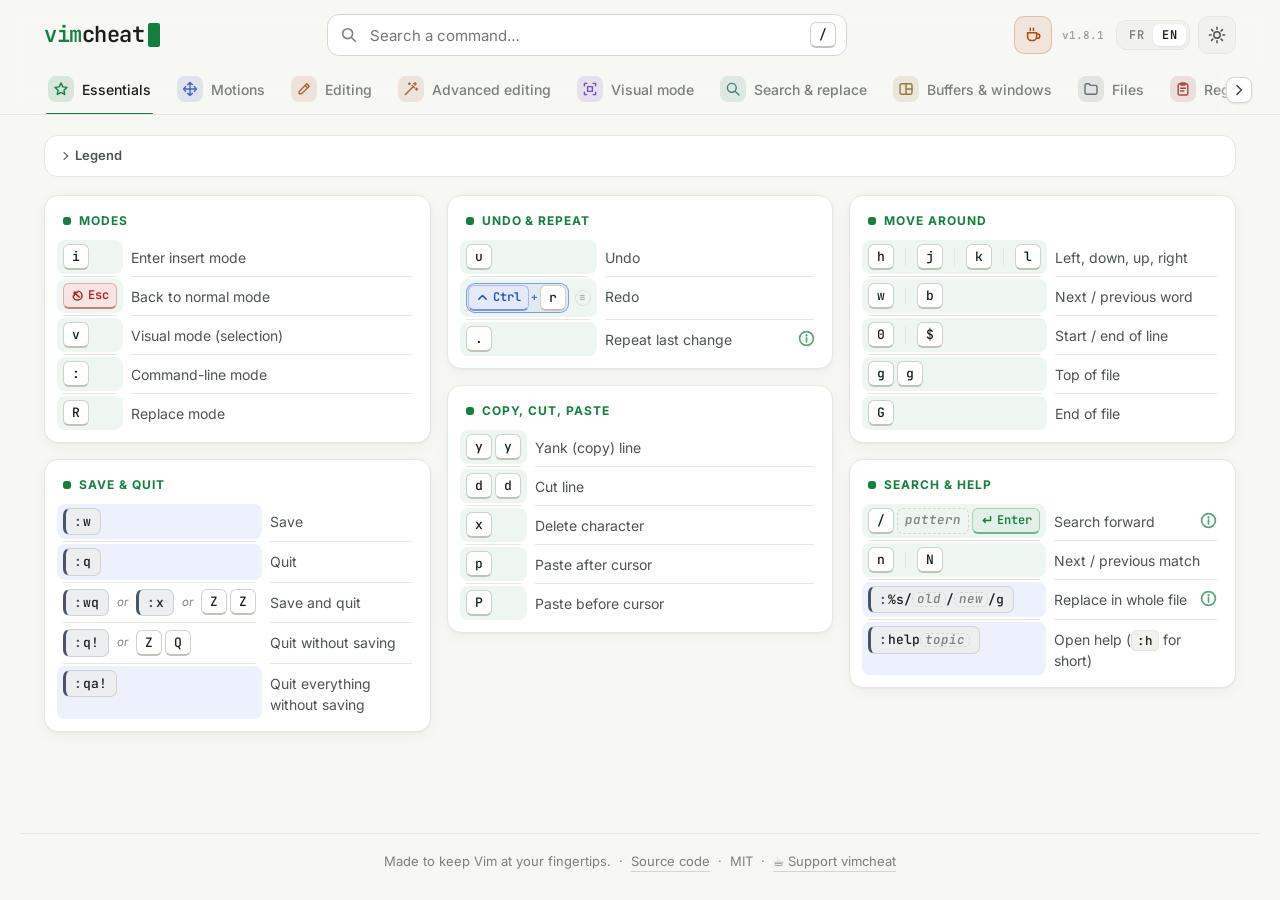
==== commit 887db7f7: "Use vimcheat.kite-project.net as canonical domain Co-Authored-By: Claude Opus 5.5 <noreply@anthropic" ====
--- a/public/index.html
+++ b/public/index.html
@@ -6,19 +6,19 @@
   <title>vimcheat — Aide-mémoire Vim (cheat sheet FR/EN)</title>
   <meta name="description" content="Aide-mémoire Vim clair et bilingue (FR/EN) : modes, déplacements, édition, objets texte, mode visuel, recherche et remplacement, buffers et fenêtres, fichiers, registres et macros. Recherche instantanée et version imprimable.">
   <meta name="robots" content="index, follow, max-image-preview:large">
-  <link rel="canonical" href="https://vimcheat.claude-db2.workers.dev/">
-  <link rel="alternate" hreflang="fr" href="https://vimcheat.claude-db2.workers.dev/">
-  <link rel="alternate" hreflang="en" href="https://vimcheat.claude-db2.workers.dev/?lang=en">
-  <link rel="alternate" hreflang="x-default" href="https://vimcheat.claude-db2.workers.dev/">
+  <link rel="canonical" href="https://vimcheat.kite-project.net/">
+  <link rel="alternate" hreflang="fr" href="https://vimcheat.kite-project.net/">
+  <link rel="alternate" hreflang="en" href="https://vimcheat.kite-project.net/?lang=en">
+  <link rel="alternate" hreflang="x-default" href="https://vimcheat.kite-project.net/">
   <meta name="author" content="get-code">
 
   <!-- Social previews (Open Graph / Twitter) -->
   <meta property="og:type" content="website">
   <meta property="og:site_name" content="vimcheat">
-  <meta property="og:url" content="https://vimcheat.claude-db2.workers.dev/">
+  <meta property="og:url" content="https://vimcheat.kite-project.net/">
   <meta property="og:title" content="vimcheat — Aide-mémoire Vim">
   <meta property="og:description" content="Toutes les commandes Vim essentielles, lisibles d'un coup d'œil. Bilingue FR/EN, recherche instantanée, imprimable.">
-  <meta property="og:image" content="https://vimcheat.claude-db2.workers.dev/og.png">
+  <meta property="og:image" content="https://vimcheat.kite-project.net/og.png">
   <meta property="og:image:width" content="1200">
   <meta property="og:image:height" content="630">
   <meta property="og:image:alt" content="vimcheat : aide-mémoire Vim avec touches colorées">
@@ -32,10 +32,10 @@
     "@type": "WebSite",
     "name": "vimcheat",
     "alternateName": ["Aide-mémoire Vim", "Vim cheat sheet"],
-    "url": "https://vimcheat.claude-db2.workers.dev/",
+    "url": "https://vimcheat.kite-project.net/",
     "description": "Aide-mémoire Vim bilingue (FR/EN) : modes, déplacements, édition, mode visuel, recherche, buffers, fichiers, registres et macros.",
     "inLanguage": ["fr", "en"],
-    "image": "https://vimcheat.claude-db2.workers.dev/og.png",
+    "image": "https://vimcheat.kite-project.net/og.png",
     "license": "https://opensource.org/licenses/MIT",
     "isAccessibleForFree": true,
     "about": { "@type": "SoftwareApplication", "name": "Vim", "applicationCategory": "DeveloperApplication", "url": "https://www.vim.org/" },
